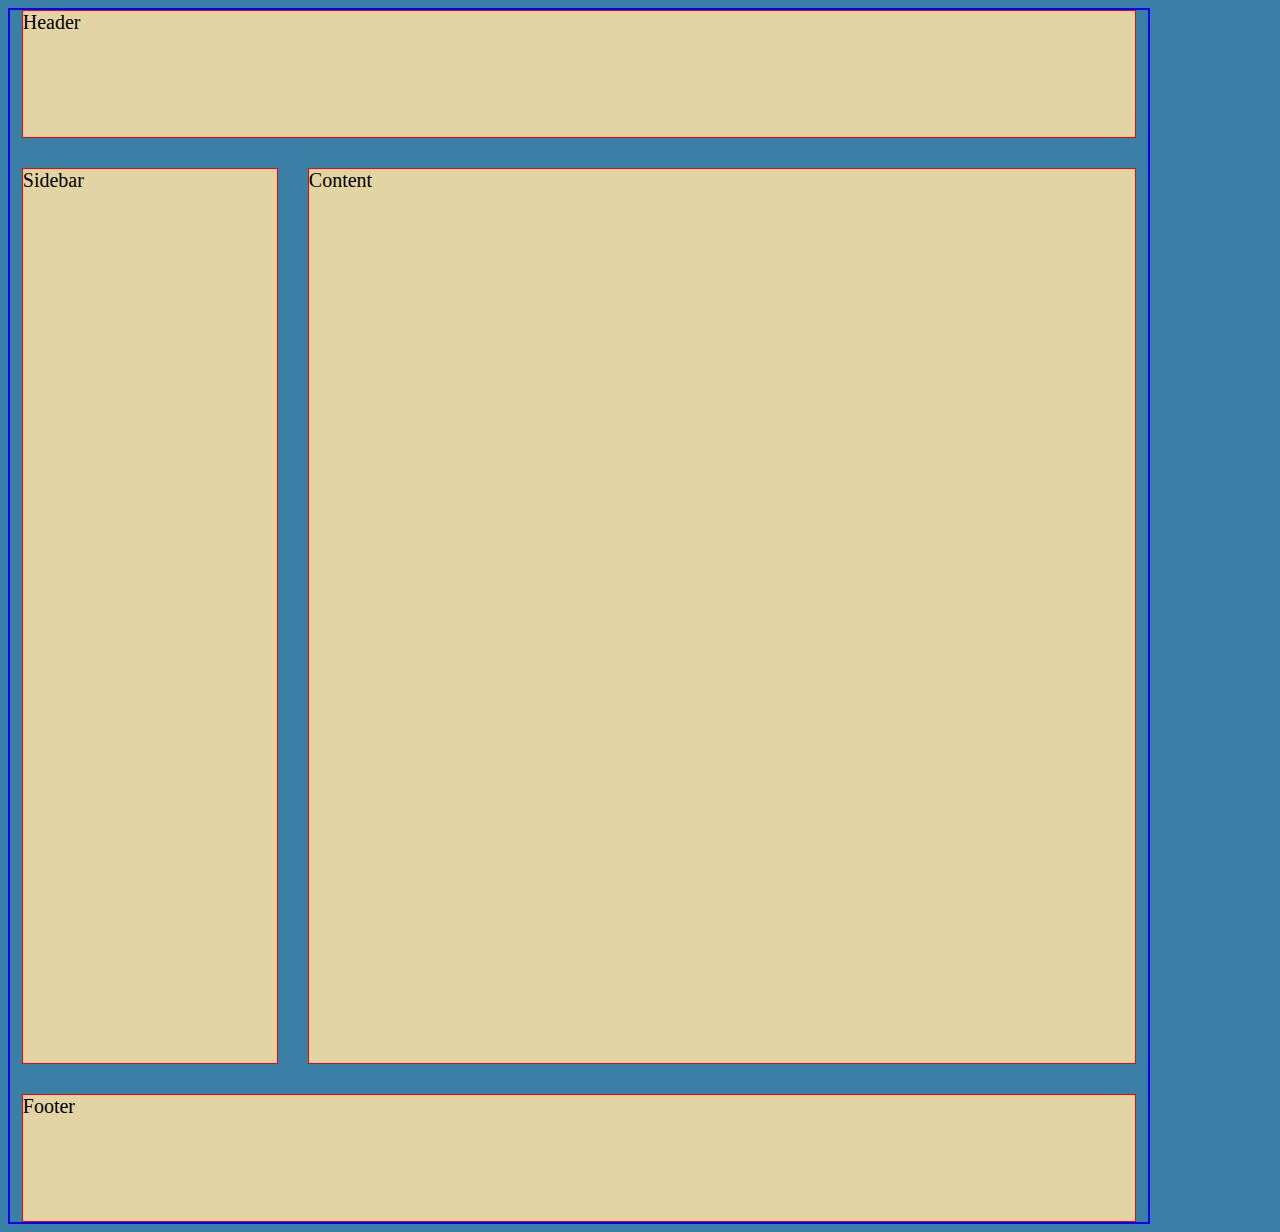
==== index.html @ 3ce959ac "feat: set up a grid for index.html" ====
<!doctype html>
<html lang="en">

  <head>
    <meta charset="utf-8" />
    <link href="css/main.css" rel="stylesheet">
  </head>

  <body>
    <div class = "container">
      <div class="header box">Header</div>
      <div class="sidebar box">Sidebar</div>
      <div class="content box">Content</div>
      <div class="footer box">Footer</div>
  </div>
    </div>
  </body>
</html>
---- css/main.css ----
/* Colors to use */
/* #397fa6 - blue*/
/* #e3d4a3 - sand*/
/* #d88981 - rose*/
/* #e5a35b - mustard*/
/* #a28c87 - grey*/

body{
    background-color: #397fa6;
    color: black;
    font-size: 20px;
}

h1, h2, h3{
    text-align: center;
}
.container{
    width: 90%;
    display:grid;
    justify-content: center;
    grid-template-columns: 20vw 20vw 20vw 20vw;
    grid-template-rows: 10vw 70vw 10vw;
    border: 2px solid blue;
    grid-template-areas: 
    "hd hd hd hd"
    "sd main main main"
    "ft ft ft ft";
    gap: 30px 30px;
}

.box{
    border: 1px solid red;
    background-color: #e3d4a3;
}

.header{
    grid-area: hd;
}
.footer{
    grid-area: ft;
}
.sidebar{
    grid-area: sd;
}
.content{
    grid-area: main;
}
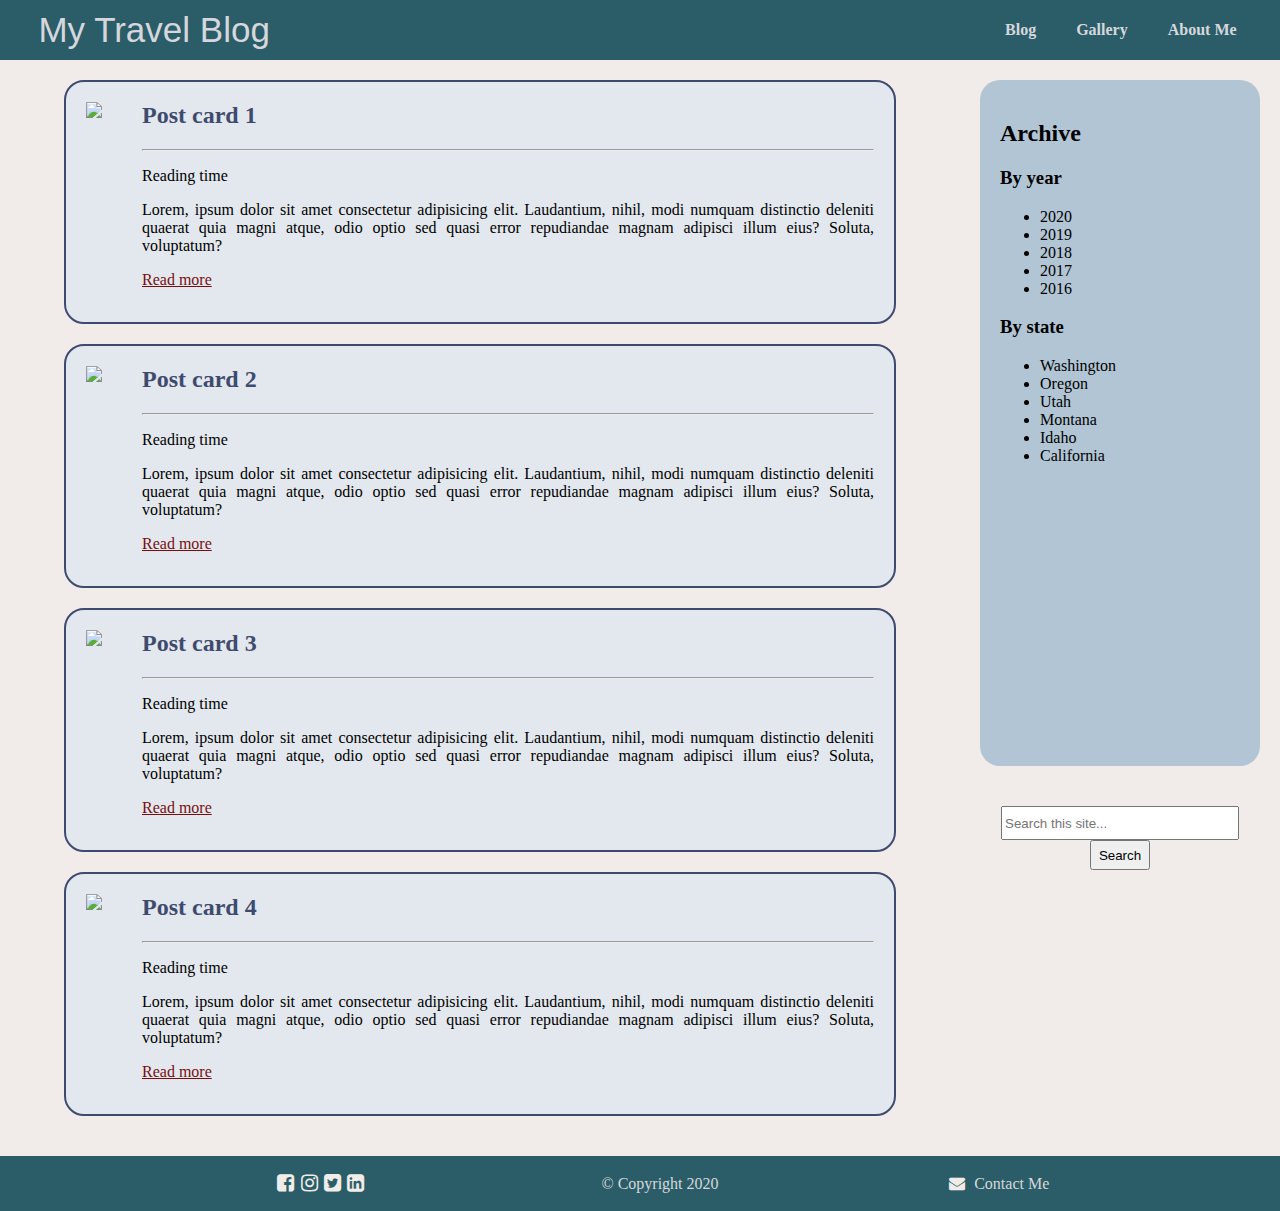
==== commit 2d95b081: "feat: apply flex and grid" ====
--- a/index.html
+++ b/index.html
@@ -1,18 +1,125 @@
 <!doctype html>
 <html lang="en">
 
-  <head>
-    <meta charset="utf-8" />
+<head>
+    <meta charset="UTF-8">
+    <meta name="viewport" content="width=device-width, initial-scale=1.0">
+    <title>My Blog</title>
     <link href="css/main.css" rel="stylesheet">
-  </head>
+    <link rel="stylesheet" href="https://cdnjs.cloudflare.com/ajax/libs/font-awesome/4.7.0/css/font-awesome.min.css">
+</head>
 
-  <body>
-    <div class = "container">
-      <div class="header box">Header</div>
-      <div class="sidebar box">Sidebar</div>
-      <div class="content box">Content</div>
-      <div class="footer box">Footer</div>
-  </div>
+<body>
+    <div class="container">
+        <header class="header">
+            <div id="site_name">My Travel Blog</div>
+            <nav>
+                <ul class="nav_menu">
+                    <li a href="#">Blog</li>
+                    <li a href="#">Gallery</li>
+                    <li a href="#">About Me</li>
+                </ul>
+            </nav>
+        </header>
+
+
+        <section class="content">
+            <div class="post_card">
+                <img src="img/great_salt_lake.jpg" class="post_card_image">
+                <div class="post_card_content">
+                    <h2>Post card 1</h2>
+                    <hr>
+                    <p>Reading time</p>
+                    <p>Lorem, ipsum dolor sit amet consectetur adipisicing elit. Laudantium, nihil, modi numquam
+                        distinctio
+                        deleniti quaerat quia magni atque, odio optio sed quasi error repudiandae magnam adipisci illum
+                        eius? Soluta, voluptatum?</p>
+                    <a href="#">Read more</a>
+                </div>
+            </div>
+            <div class="post_card">
+                <img src="img/yellowstone.jpg" class="post_card_image">
+                <div class="post_card_content">
+                    <h2>Post card 2</h2>
+                    <hr>
+                    <p>Reading time</p>
+                    <p>Lorem, ipsum dolor sit amet consectetur adipisicing elit. Laudantium, nihil, modi numquam
+                        distinctio
+                        deleniti quaerat quia magni atque, odio optio sed quasi error repudiandae magnam adipisci illum
+                        eius? Soluta, voluptatum?</p>
+                    <a href="#">Read more</a>
+                </div>
+            </div>
+            <div class="post_card">
+                <img src="img/north_cascades.jpg" class="post_card_image">
+                <div class="post_card_content">
+                    <h2>Post card 3</h2>
+                    <hr>
+                    <p>Reading time</p>
+                    <p>Lorem, ipsum dolor sit amet consectetur adipisicing elit. Laudantium, nihil, modi numquam
+                        distinctio
+                        deleniti quaerat quia magni atque, odio optio sed quasi error repudiandae magnam adipisci illum
+                        eius? Soluta, voluptatum?</p>
+                    <a href="#">Read more</a>
+                </div>
+            </div>
+            <div class="post_card">
+                <img src="img/newport.jpg" class="post_card_image">
+                <div class="post_card_content">
+                    <h2>Post card 4</h2>
+                    <hr>
+                    <p>Reading time</p>
+                    <p>Lorem, ipsum dolor sit amet consectetur adipisicing elit. Laudantium, nihil, modi numquam
+                        distinctio
+                        deleniti quaerat quia magni atque, odio optio sed quasi error repudiandae magnam adipisci illum
+                        eius? Soluta, voluptatum?</p>
+                    <a href="#">Read more</a>
+                </div>
+            </div>
+        </section>
+        <aside class="sidebar">
+            <h2>Archive</h2>
+            <h3>By year</h3>
+            <ul>
+                <li>2020</li>
+                <li>2019</li>
+                <li>2018</li>
+                <li>2017</li>
+                <li>2016</li>
+            </ul>
+            <h3>By state</h3>
+            <ul>
+                <li>Washington</li>
+                <li>Oregon</li>
+                <li>Utah</li>
+                <li>Montana</li>
+                <li>Idaho</li>
+                <li>California</li>
+            </ul>
+        </aside>
+        <aside class="search_area">
+            <div>
+                <input type="text" class="search_input" placeholder="Search this site...">
+                <!-- <span class="fa fa-search fa-rotate-90"></span> -->
+                <button>Search</button>
+            </div>
+        </aside>
+        <footer class="footer">
+            <div>
+                <ul class="social_menu">
+                    <li><a href="#" class="fa fa-facebook-square"></a></li>
+                    <li><a href="#" class="fa fa-instagram"></a></li>
+                    <li><a href="#" class="fa fa-twitter-square"></a></li>
+                    <li><a href="#" class="fa fa-linkedin-square"></a></li>
+                </ul>
+            </div>
+            <div>&copy; Copyright 2020</div>
+            <div class="contact_me">
+                <a href="#" class="fa fa-envelope"></a>
+                <span></span>Contact Me</span>
+            </div>
+        </footer>
     </div>
-  </body>
+</body>
+
 </html>
--- a/css/main.css
+++ b/css/main.css
@@ -1,47 +1,184 @@
-/* Colors to use */
-/* #397fa6 - blue*/
-/* #e3d4a3 - sand*/
-/* #d88981 - rose*/
-/* #e5a35b - mustard*/
-/* #a28c87 - grey*/
+/* Colors to use
+#686573 dark
+#71879a blue
+#b1c5d4 blue grey
+#d6d7dc light grey
+#d8b9aa beige
 
-body{
-    background-color: #397fa6;
+#3f4b6e dark blue
+#2a5d68 dark turquos
+#164f55 dark turquos II
+#7fb9c2 light turquose
+#7dbbb9 turquose
+#d8d3d0 light light beige
+#e7f0ed almost white
+
+#770f10 bordo
+#d44a1e orange
+#cab7ab brown-grey
+
+*/
+body {
     color: black;
-    font-size: 20px;
+    margin: 0px;
 }
 
-h1, h2, h3{
-    text-align: center;
-}
-.container{
-    width: 90%;
-    display:grid;
-    justify-content: center;
-    grid-template-columns: 20vw 20vw 20vw 20vw;
-    grid-template-rows: 10vw 70vw 10vw;
-    border: 2px solid blue;
-    grid-template-areas: 
-    "hd hd hd hd"
-    "sd main main main"
-    "ft ft ft ft";
-    gap: 30px 30px;
+.container {
+    width: 100%;
+    padding: 0px;
+    gap: 0px;
+    background-color: #f1ece9;
+    display: grid;
+    grid-template-columns: repeat(8, 1fr);
+    grid-auto-rows: minmax(50px, auto);
+    grid-template-areas:
+      "hd  hd  hd  hd   hd   hd   hd   hd "
+      "main main main main main main sd sd"
+      "main main main main main main se se"
+      "ft  ft  ft  ft   ft   ft   ft   ft ";
 }
 
-.box{
-    border: 1px solid red;
-    background-color: #e3d4a3;
+.header {
+    grid-area: hd;
+    background-color: #2a5d68;
+    display: flex;
+    justify-content: space-between;
+    align-items: center;
+    padding-left: 3%;
+    padding-right: 3%;
 }
 
-.header{
-    grid-area: hd;
+.content {
+    grid-area: main;
+    height: auto;
+    padding: 10px;
+    margin: 10px;
+    display: flex;
+    flex-direction: column;
+    justify-content: space-evenly;
+    align-items: center;
+
 }
-.footer{
+.sidebar {
+    grid-area: sd;
+    background-color: #b1c5d4;
+    border-radius: 20px;
+    margin: 20px;
+    padding: 20px;
+    text-align: left;
+}
+
+.search_area {
+    grid-area: se;
+    border-radius: 20px;
+    text-align: center;
+    margin: 20px;
+}
+
+.footer {
     grid-area: ft;
+    background-color: #2a5d68;
+    color: #d6d7dc;
+    display: flex;
+    justify-content: space-evenly;
+    align-items: center;
 }
-.sidebar{
-    grid-area: sd;
+
+#site_name {
+    font-family: Arial, Helvetica, sans-serif;
+    color: #d6d7dc;
+    font-size: 35px;
 }
-.content{
-    grid-area: main;
-}+.nav_menu {
+    list-style: none;
+    display: flex;
+}
+
+.nav_menu li {
+    color: #d6d7dc;
+    font-weight: 600;
+    margin-left: 30px;
+    padding: 5px;
+}
+
+.nav_menu li:hover {
+    background-color: #d6d7dc;
+    color: #2a5d68;
+}
+
+/* post cards */
+
+.post_card {
+    border: 2px solid #3f4b6e;
+    background-color: #e3e8ee;
+    max-height:250px;
+    width: 90%;
+    text-align: justify;
+    border-radius: 20px;
+    display: flex;
+    margin-bottom: 20px;
+}
+
+.post_card hr {
+    color: #686573;
+}
+
+.post_card_image {
+    height: 200px;
+    width: auto;
+    margin: 20px;
+}
+
+.post_card_content {
+    padding-left: 20px;
+    padding-right: 20px;
+}
+
+.post_card_content h2 {
+    color: #3f4b6e;
+}
+
+.post_card_content a {
+    color: #770f10;
+
+    text-align: right;
+}
+
+/* footer */
+.social_menu {
+    width: 100px;
+    display: flex;
+    justify-content: space-evenly;
+}
+
+.social_menu li{
+    font-size: 20px;
+    list-style: none;
+}
+
+/* fsocial media icons */
+.fa {
+    text-align: center;
+    text-decoration: none;
+    color: #f1ece9;
+    background-color: #2a5d68;
+}
+
+.contact_me {
+    width: 100px;
+    display: flex;
+    justify-content: space-between;
+}
+
+/* seach */
+input[type="text"] {
+    width: 230px;
+    height: 28px;
+}
+
+button {
+    width: 60px;
+    height: 30px;
+}
+
+/*sidebar*/
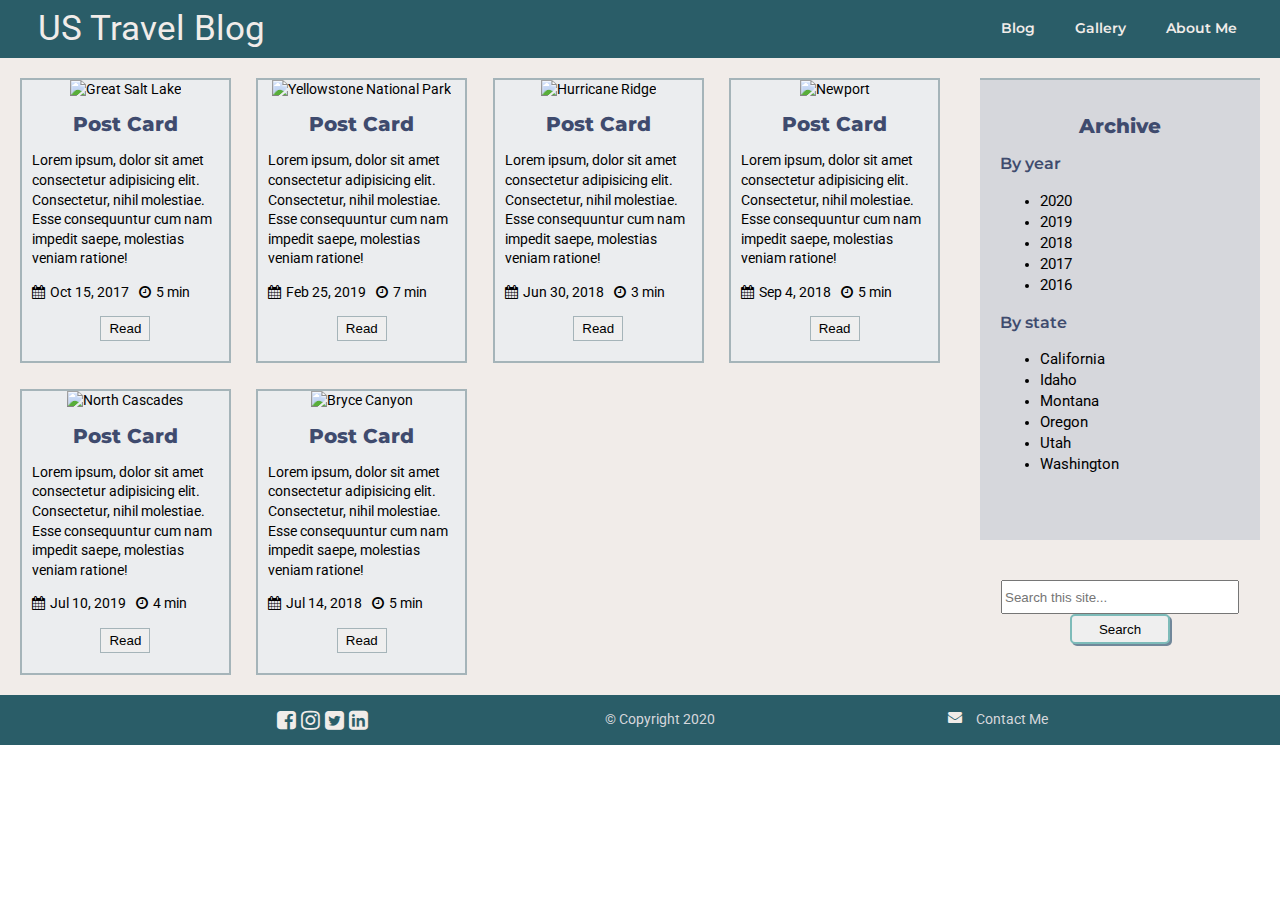
==== commit 21b5d936: "feat: add style to sidebar" ====
--- a/index.html
+++ b/index.html
@@ -4,15 +4,16 @@
 <head>
     <meta charset="UTF-8">
     <meta name="viewport" content="width=device-width, initial-scale=1.0">
-    <title>My Blog</title>
+    <title>US Travel Blog</title>
     <link href="css/main.css" rel="stylesheet">
-    <link rel="stylesheet" href="https://cdnjs.cloudflare.com/ajax/libs/font-awesome/4.7.0/css/font-awesome.min.css">
+    <link href="https://cdnjs.cloudflare.com/ajax/libs/font-awesome/4.7.0/css/font-awesome.min.css" rel="stylesheet">
+    <link href="https://fonts.googleapis.com/css?family=Montserrat|Roboto&display=swap" rel="stylesheet">
 </head>
 
 <body>
     <div class="container">
         <header class="header">
-            <div id="site_name">My Travel Blog</div>
+            <div id="site_name">US Travel Blog</div>
             <nav>
                 <ul class="nav_menu">
                     <li a href="#">Blog</li>
@@ -25,83 +26,93 @@
 
         <section class="content">
             <div class="post_card">
-                <img src="img/great_salt_lake.jpg" class="post_card_image">
-                <div class="post_card_content">
-                    <h2>Post card 1</h2>
-                    <hr>
-                    <p>Reading time</p>
-                    <p>Lorem, ipsum dolor sit amet consectetur adipisicing elit. Laudantium, nihil, modi numquam
-                        distinctio
-                        deleniti quaerat quia magni atque, odio optio sed quasi error repudiandae magnam adipisci illum
-                        eius? Soluta, voluptatum?</p>
-                    <a href="#">Read more</a>
-                </div>
+                <img src="img/great_salt_lake.jpg" alt="Great Salt Lake" class="post_card_image">
+                <h2>Post Card</h2>
+                <p>Lorem ipsum, dolor sit amet consectetur adipisicing elit. Consectetur, nihil molestiae. Esse
+                    consequuntur cum nam impedit saepe, molestias veniam ratione!</p>
+                <p><span class="fa fa-calendar"></span>Oct 15, 2017<span class="fa fa-clock-o"></span>5 min</p>
+                <!-- <a href="#">Read more</a> -->
+                <form>
+                    <button class="read_button" formaction="#">Read</button>
+                </form>
             </div>
             <div class="post_card">
-                <img src="img/yellowstone.jpg" class="post_card_image">
-                <div class="post_card_content">
-                    <h2>Post card 2</h2>
-                    <hr>
-                    <p>Reading time</p>
-                    <p>Lorem, ipsum dolor sit amet consectetur adipisicing elit. Laudantium, nihil, modi numquam
-                        distinctio
-                        deleniti quaerat quia magni atque, odio optio sed quasi error repudiandae magnam adipisci illum
-                        eius? Soluta, voluptatum?</p>
-                    <a href="#">Read more</a>
-                </div>
+                <img src="img/yellowstone.jpg" alt="Yellowstone National Park" class="post_card_image">
+                <h2>Post Card</h2>
+                <p>Lorem ipsum, dolor sit amet consectetur adipisicing elit. Consectetur, nihil molestiae. Esse
+                    consequuntur cum nam impedit saepe, molestias veniam ratione!</p>
+                <p><span class="fa fa-calendar"></span>Feb 25, 2019<span class="fa fa-clock-o"></span>7 min</p>
+                <form>
+                    <button class="read_button" formaction="#">Read</button>
+                </form>
             </div>
             <div class="post_card">
-                <img src="img/north_cascades.jpg" class="post_card_image">
-                <div class="post_card_content">
-                    <h2>Post card 3</h2>
-                    <hr>
-                    <p>Reading time</p>
-                    <p>Lorem, ipsum dolor sit amet consectetur adipisicing elit. Laudantium, nihil, modi numquam
-                        distinctio
-                        deleniti quaerat quia magni atque, odio optio sed quasi error repudiandae magnam adipisci illum
-                        eius? Soluta, voluptatum?</p>
-                    <a href="#">Read more</a>
-                </div>
+                <img src="img/hurricane_ridge.jpg" alt="Hurricane Ridge" class="post_card_image">
+                <h2>Post Card</h2>
+                <p>Lorem ipsum, dolor sit amet consectetur adipisicing elit. Consectetur, nihil molestiae. Esse
+                    consequuntur cum nam impedit saepe, molestias veniam ratione!</p>
+                <p><span class="fa fa-calendar"></span>Jun 30, 2018<span class="fa fa-clock-o"></span>3 min</p>
+                <form>
+                    <button class="read_button" formaction="#">Read</button>
+                </form>
             </div>
             <div class="post_card">
-                <img src="img/newport.jpg" class="post_card_image">
-                <div class="post_card_content">
-                    <h2>Post card 4</h2>
-                    <hr>
-                    <p>Reading time</p>
-                    <p>Lorem, ipsum dolor sit amet consectetur adipisicing elit. Laudantium, nihil, modi numquam
-                        distinctio
-                        deleniti quaerat quia magni atque, odio optio sed quasi error repudiandae magnam adipisci illum
-                        eius? Soluta, voluptatum?</p>
-                    <a href="#">Read more</a>
-                </div>
+                <img src="img/newport.jpg" alt="Newport" class="post_card_image">
+                <h2>Post Card</h2>
+                <p>Lorem ipsum, dolor sit amet consectetur adipisicing elit. Consectetur, nihil molestiae. Esse
+                    consequuntur cum nam impedit saepe, molestias veniam ratione!</p>
+                <p><span class="fa fa-calendar"></span>Sep 4, 2018<span class="fa fa-clock-o"></span>5 min</p>
+                <form>
+                    <button class="read_button" formaction="#">Read</button>
+                </form>
+            </div>
+            <div class="post_card">
+                <img src="img/north_cascades.jpg" alt="North Cascades" class="post_card_image">
+                <h2>Post Card</h2>
+                <p>Lorem ipsum, dolor sit amet consectetur adipisicing elit. Consectetur, nihil molestiae. Esse
+                    consequuntur cum nam impedit saepe, molestias veniam ratione!</p>
+                <p><span class="fa fa-calendar"></span>Jul 10, 2019<span class="fa fa-clock-o"></span>4 min</p>
+                <form>
+                    <button class="read_button" formaction="#">Read</button>
+                </form>
+            </div>
+            <div class="post_card">
+                <img src="img/bryce_canyon.jpg" alt="Bryce Canyon" class="post_card_image">
+                <h2>Post Card</h2>
+                <p>Lorem ipsum, dolor sit amet consectetur adipisicing elit. Consectetur, nihil molestiae. Esse
+                    consequuntur cum nam impedit saepe, molestias veniam ratione!</p>
+                <p><span class="fa fa-calendar"></span>Jul 14, 2018<span class="fa fa-clock-o"></span>5 min</p>
+                <form>
+                    <button class="read_button" formaction="#">Read</button>
+                </form>
             </div>
         </section>
+
         <aside class="sidebar">
             <h2>Archive</h2>
             <h3>By year</h3>
             <ul>
-                <li>2020</li>
-                <li>2019</li>
-                <li>2018</li>
-                <li>2017</li>
-                <li>2016</li>
+                <li><a href="#">2020</a></li>
+                <li><a href="#">2019</a></li>
+                <li><a href="#">2018</a></li>
+                <li><a href="#">2017</a></li>
+                <li><a href="#">2016</a></li>
             </ul>
             <h3>By state</h3>
             <ul>
-                <li>Washington</li>
-                <li>Oregon</li>
-                <li>Utah</li>
-                <li>Montana</li>
-                <li>Idaho</li>
-                <li>California</li>
+                <li><a href="#">California</a></li>
+                <li><a href="#">Idaho</a></li>
+                <li><a href="#">Montana</a></li>
+                <li><a href="#">Oregon</a></li>
+                <li><a href="#">Utah</a></li>
+                <li><a href="#">Washington</a></li>
             </ul>
         </aside>
         <aside class="search_area">
             <div>
                 <input type="text" class="search_input" placeholder="Search this site...">
                 <!-- <span class="fa fa-search fa-rotate-90"></span> -->
-                <button>Search</button>
+                <button type="button" class="search_button">Search</button>
             </div>
         </aside>
         <footer class="footer">
@@ -122,4 +133,4 @@
     </div>
 </body>
 
-</html>
+</html>--- a/css/main.css
+++ b/css/main.css
@@ -1,3 +1,5 @@
+@import url(https://fonts.google.com/specimen/Montserrat?selection.family=Montserrat:wght@500;700;800&preview.text=US+Travel+Blog&preview.text_type=custom);
+
 /* Colors to use
 #686573 dark
 #71879a blue
@@ -19,8 +21,19 @@
 
 */
 body {
+    font-family: 'Roboto', sans-serif;
+    font-size: 14px;
     color: black;
     margin: 0px;
+    line-height: 1.4em;
+}
+
+h1,
+h2,
+h3 {
+    font-family: 'Montserrat', serif;
+    color: #3f4b6e;
+    font-weight: 800;
 }
 
 .container {
@@ -53,19 +66,19 @@
     height: auto;
     padding: 10px;
     margin: 10px;
-    display: flex;
-    flex-direction: column;
-    justify-content: space-evenly;
-    align-items: center;
+    display: grid;
+    grid-template-columns: repeat(auto-fill, minmax(200px, 1fr));
+    grid-gap: 2vw;
 
 }
 .sidebar {
     grid-area: sd;
-    background-color: #b1c5d4;
-    border-radius: 20px;
+    background-color: #d6d7dc;
+    border-top:2px solid #a5b4b9;
     margin: 20px;
     padding: 20px;
     text-align: left;
+    line-height: 1.5em;
 }
 
 .search_area {
@@ -85,8 +98,7 @@
 }
 
 #site_name {
-    font-family: Arial, Helvetica, sans-serif;
-    color: #d6d7dc;
+    color: #f1ece9;
     font-size: 35px;
 }
 .nav_menu {
@@ -95,54 +107,63 @@
 }
 
 .nav_menu li {
-    color: #d6d7dc;
+    font-family: 'Montserrat', sans-serif;
+    color: #f1ece9;
     font-weight: 600;
     margin-left: 30px;
     padding: 5px;
 }
 
 .nav_menu li:hover {
-    background-color: #d6d7dc;
+    background-color: #f1ece9;
     color: #2a5d68;
 }
 
 /* post cards */
 
+.content > div {
+    border: 2px solid #a5b4b9;
+}
+
 .post_card {
-    border: 2px solid #3f4b6e;
-    background-color: #e3e8ee;
-    max-height:250px;
-    width: 90%;
-    text-align: justify;
-    border-radius: 20px;
-    display: flex;
-    margin-bottom: 20px;
-}
-
-.post_card hr {
-    color: #686573;
+    background-color: #ebedef;
+    text-align: center;
+    padding-bottom: 20px;
+}
+
+.post_card p {
+    padding-right: 10px;
+    padding-left: 10px;
+    text-align: left;
 }
 
 .post_card_image {
-    height: 200px;
-    width: auto;
-    margin: 20px;
-}
-
-.post_card_content {
-    padding-left: 20px;
-    padding-right: 20px;
-}
-
-.post_card_content h2 {
-    color: #3f4b6e;
-}
-
-.post_card_content a {
-    color: #770f10;
-
-    text-align: right;
-}
+    width: 100%;
+    height: 155px;
+}
+
+.post_card h2 {
+    font-size: 1.4em;
+}
+
+.fa-calendar {
+    padding-right: 5px;
+}
+
+.fa-clock-o {
+    padding-right: 5px;
+    padding-left: 10px;
+}
+
+.read_button {
+    border: 1px solid #a5b4b9;
+}
+
+.read_button:hover {
+    background-color: #a5b4b9;
+}
+
+
 
 /* footer */
 .social_menu {
@@ -152,12 +173,16 @@
 }
 
 .social_menu li{
-    font-size: 20px;
+    font-size: 22px;
     list-style: none;
 }
 
 /* fsocial media icons */
-.fa {
+.fa-facebook-square,
+.fa-instagram,
+.fa-twitter-square,
+.fa-linkedin-square,
+.fa-envelope {
     text-align: center;
     text-decoration: none;
     color: #f1ece9;
@@ -177,8 +202,38 @@
 }
 
 button {
-    width: 60px;
+    width: 50px;
+    height: 25px;
+    color: black;
+}
+
+.search_button {
+    border: 2px solid #7dbbb9;
+    box-shadow: 2px 2px #71879a;
+    border-radius: 5px;
+    width: 100px;
     height: 30px;
 }
 
 /*sidebar*/
+.sidebar a {
+    font-size: 1.1em;
+    color: black;
+    text-decoration: none;
+}
+
+.sidebar a:hover {
+    color: #3f4b6e;
+    font-weight: 600;
+    text-decoration: underline;
+}
+
+.sidebar h2 {
+    font-size: 1.4em;
+    text-align: center;
+}
+
+.sidebar h3 {
+    font: 1.2em;
+    font-weight: 600;
+}
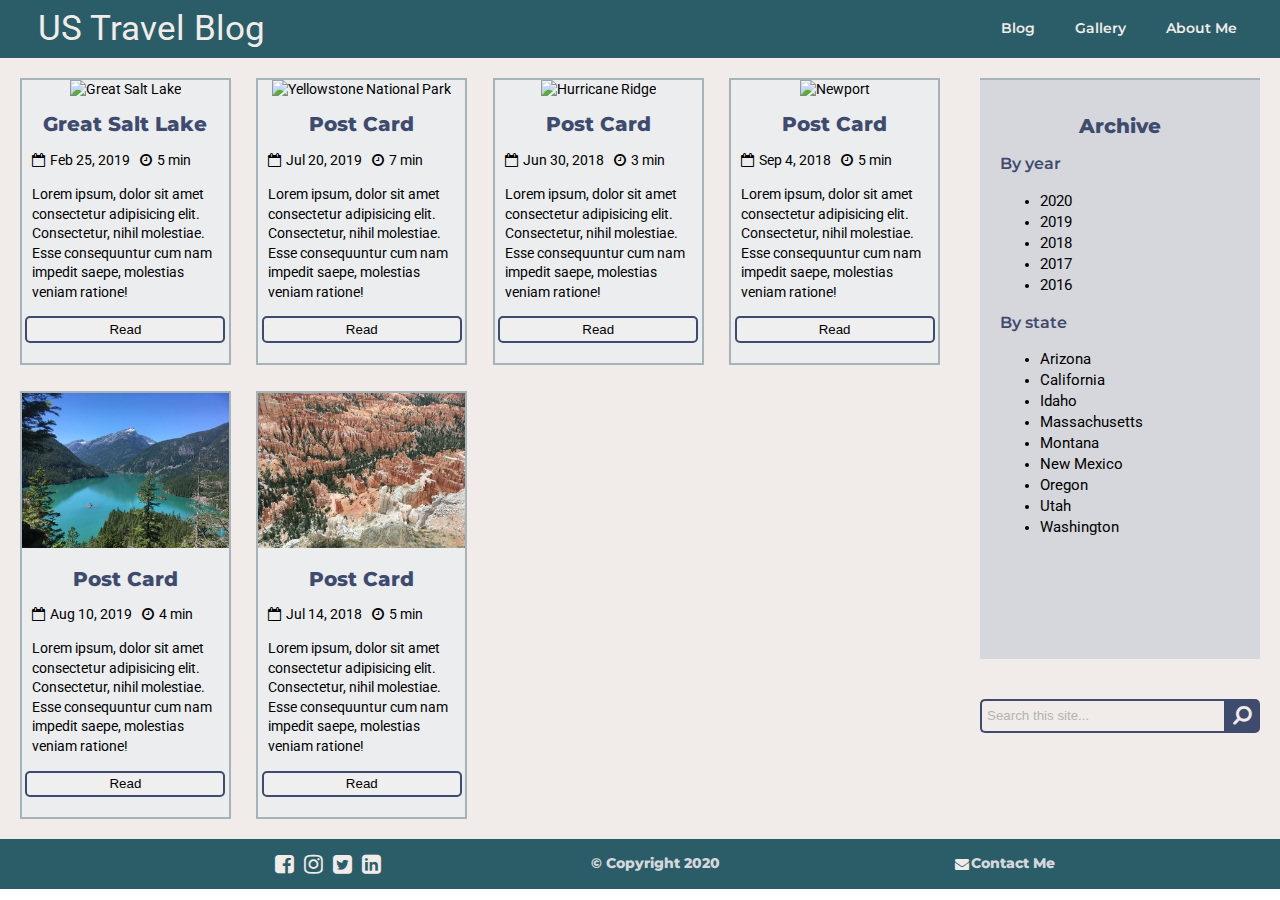
==== commit e649c9a6: "feat: update main page desing" ====
--- a/index.html
+++ b/index.html
@@ -27,11 +27,11 @@
         <section class="content">
             <div class="post_card">
                 <img src="img/great_salt_lake.jpg" alt="Great Salt Lake" class="post_card_image">
-                <h2>Post Card</h2>
+                <h2>Great Salt Lake</h2>
+                <p><span class="fa fa-calendar-o"></span>Feb 25, 2019<span class="fa fa-clock-o"></span>5 min</p>
                 <p>Lorem ipsum, dolor sit amet consectetur adipisicing elit. Consectetur, nihil molestiae. Esse
                     consequuntur cum nam impedit saepe, molestias veniam ratione!</p>
-                <p><span class="fa fa-calendar"></span>Oct 15, 2017<span class="fa fa-clock-o"></span>5 min</p>
-                <!-- <a href="#">Read more</a> -->
+
                 <form>
                     <button class="read_button" formaction="#">Read</button>
                 </form>
@@ -39,9 +39,9 @@
             <div class="post_card">
                 <img src="img/yellowstone.jpg" alt="Yellowstone National Park" class="post_card_image">
                 <h2>Post Card</h2>
+                <p><span class="fa fa-calendar-o"></span>Jul 20, 2019<span class="fa fa-clock-o"></span>7 min</p>
                 <p>Lorem ipsum, dolor sit amet consectetur adipisicing elit. Consectetur, nihil molestiae. Esse
                     consequuntur cum nam impedit saepe, molestias veniam ratione!</p>
-                <p><span class="fa fa-calendar"></span>Feb 25, 2019<span class="fa fa-clock-o"></span>7 min</p>
                 <form>
                     <button class="read_button" formaction="#">Read</button>
                 </form>
@@ -49,9 +49,9 @@
             <div class="post_card">
                 <img src="img/hurricane_ridge.jpg" alt="Hurricane Ridge" class="post_card_image">
                 <h2>Post Card</h2>
+                <p><span class="fa fa-calendar-o"></span>Jun 30, 2018<span class="fa fa-clock-o"></span>3 min</p>
                 <p>Lorem ipsum, dolor sit amet consectetur adipisicing elit. Consectetur, nihil molestiae. Esse
                     consequuntur cum nam impedit saepe, molestias veniam ratione!</p>
-                <p><span class="fa fa-calendar"></span>Jun 30, 2018<span class="fa fa-clock-o"></span>3 min</p>
                 <form>
                     <button class="read_button" formaction="#">Read</button>
                 </form>
@@ -59,9 +59,9 @@
             <div class="post_card">
                 <img src="img/newport.jpg" alt="Newport" class="post_card_image">
                 <h2>Post Card</h2>
+                <p><span class="fa fa-calendar-o"></span>Sep 4, 2018<span class="fa fa-clock-o"></span>5 min</p>
                 <p>Lorem ipsum, dolor sit amet consectetur adipisicing elit. Consectetur, nihil molestiae. Esse
                     consequuntur cum nam impedit saepe, molestias veniam ratione!</p>
-                <p><span class="fa fa-calendar"></span>Sep 4, 2018<span class="fa fa-clock-o"></span>5 min</p>
                 <form>
                     <button class="read_button" formaction="#">Read</button>
                 </form>
@@ -69,9 +69,10 @@
             <div class="post_card">
                 <img src="img/north_cascades.jpg" alt="North Cascades" class="post_card_image">
                 <h2>Post Card</h2>
+                <p><span class="fa fa-calendar-o"></span>Aug 10, 2019<span class="fa fa-clock-o"></span>4 min</p>
                 <p>Lorem ipsum, dolor sit amet consectetur adipisicing elit. Consectetur, nihil molestiae. Esse
                     consequuntur cum nam impedit saepe, molestias veniam ratione!</p>
-                <p><span class="fa fa-calendar"></span>Jul 10, 2019<span class="fa fa-clock-o"></span>4 min</p>
+
                 <form>
                     <button class="read_button" formaction="#">Read</button>
                 </form>
@@ -79,9 +80,10 @@
             <div class="post_card">
                 <img src="img/bryce_canyon.jpg" alt="Bryce Canyon" class="post_card_image">
                 <h2>Post Card</h2>
+                <p><span class="fa fa-calendar-o"></span>Jul 14, 2018<span class="fa fa-clock-o"></span>5 min</p>
                 <p>Lorem ipsum, dolor sit amet consectetur adipisicing elit. Consectetur, nihil molestiae. Esse
                     consequuntur cum nam impedit saepe, molestias veniam ratione!</p>
-                <p><span class="fa fa-calendar"></span>Jul 14, 2018<span class="fa fa-clock-o"></span>5 min</p>
+
                 <form>
                     <button class="read_button" formaction="#">Read</button>
                 </form>
@@ -100,21 +102,27 @@
             </ul>
             <h3>By state</h3>
             <ul>
+                <li><a href="#">Arizona</a></li>
                 <li><a href="#">California</a></li>
                 <li><a href="#">Idaho</a></li>
+                <li><a href="#">Massachusetts</a></li>
                 <li><a href="#">Montana</a></li>
+                <li><a href="#">New Mexico</a></li>
                 <li><a href="#">Oregon</a></li>
                 <li><a href="#">Utah</a></li>
                 <li><a href="#">Washington</a></li>
             </ul>
         </aside>
+
         <aside class="search_area">
-            <div>
+            <div class="search_bar">
                 <input type="text" class="search_input" placeholder="Search this site...">
-                <!-- <span class="fa fa-search fa-rotate-90"></span> -->
-                <button type="button" class="search_button">Search</button>
+                <button type="submit" class="search_button">
+                    <span class="fa fa-search fa-rotate-90"></span>
+                </button>
             </div>
         </aside>
+
         <footer class="footer">
             <div>
                 <ul class="social_menu">
@@ -126,9 +134,7 @@
             </div>
             <div>&copy; Copyright 2020</div>
             <div class="contact_me">
-                <a href="#" class="fa fa-envelope"></a>
-                <span></span>Contact Me</span>
-            </div>
+                <a href="#" class="fa fa-envelope"></a>Contact Me</div>
         </footer>
     </div>
 </body>
--- a/css/main.css
+++ b/css/main.css
@@ -1,5 +1,3 @@
-@import url(https://fonts.google.com/specimen/Montserrat?selection.family=Montserrat:wght@500;700;800&preview.text=US+Travel+Blog&preview.text_type=custom);
-
 /* Colors to use
 #686573 dark
 #71879a blue
@@ -26,6 +24,10 @@
     color: black;
     margin: 0px;
     line-height: 1.4em;
+}
+footer {
+    font-family: 'Montserrat', serif;
+    font-weight: 800;
 }
 
 h1,
@@ -85,7 +87,9 @@
     grid-area: se;
     border-radius: 20px;
     text-align: center;
-    margin: 20px;
+    left: 10%;
+    right: 10%;
+    top: 50%;
 }
 
 .footer {
@@ -117,6 +121,7 @@
 .nav_menu li:hover {
     background-color: #f1ece9;
     color: #2a5d68;
+    cursor: pointer;
 }
 
 /* post cards */
@@ -146,7 +151,7 @@
     font-size: 1.4em;
 }
 
-.fa-calendar {
+.fa-calendar-o {
     padding-right: 5px;
 }
 
@@ -156,13 +161,18 @@
 }
 
 .read_button {
-    border: 1px solid #a5b4b9;
+    border: 2px solid #3f4b6e;
+    border-radius: 5px;
+    width: 200px;
+    height: 2em;
 }
 
 .read_button:hover {
-    background-color: #a5b4b9;
-}
-
+    background-color: #3f4b6e;
+    color: #ebedef;
+    cursor: pointer;
+    font-weight: 700;
+}
 
 
 /* footer */
@@ -187,32 +197,14 @@
     text-decoration: none;
     color: #f1ece9;
     background-color: #2a5d68;
+    margin-left: 10px;
 }
 
 .contact_me {
-    width: 100px;
-    display: flex;
+    width: 110px;
+    display: flex;
+    align-items: center;
     justify-content: space-between;
-}
-
-/* seach */
-input[type="text"] {
-    width: 230px;
-    height: 28px;
-}
-
-button {
-    width: 50px;
-    height: 25px;
-    color: black;
-}
-
-.search_button {
-    border: 2px solid #7dbbb9;
-    box-shadow: 2px 2px #71879a;
-    border-radius: 5px;
-    width: 100px;
-    height: 30px;
 }
 
 /*sidebar*/
@@ -237,3 +229,46 @@
     font: 1.2em;
     font-weight: 600;
 }
+
+/* search */
+.search_bar {
+    margin: 20px;
+    display: flex;
+}
+
+.search_input {
+    width: 100%;
+    border: 2px solid #3f4b6e;
+    border-right: none;
+    padding: 5px;
+    height: 20px;
+    border-radius: 5px 0 0 5px;
+    background-color: #f1ece9;
+    color: black;
+    outline: none;
+}
+
+.search_input::placeholder{
+    color: #b4b4af;
+}
+
+.search_input:focus {
+    background: #d6d7dc;
+}
+
+.search_button {
+    width: 40px;
+    height: 34px;
+    border: 2px solid #3f4b6e;
+    background: #3f4b6e;
+    text-align: center;
+    color: #f1ece9;
+    border-radius: 0 5px 5px 0;
+    cursor: pointer;
+    font-size: 20px;
+    outline: none;
+  }
+
+  .search_button:hover {
+    color: #d6d7dc;
+  }
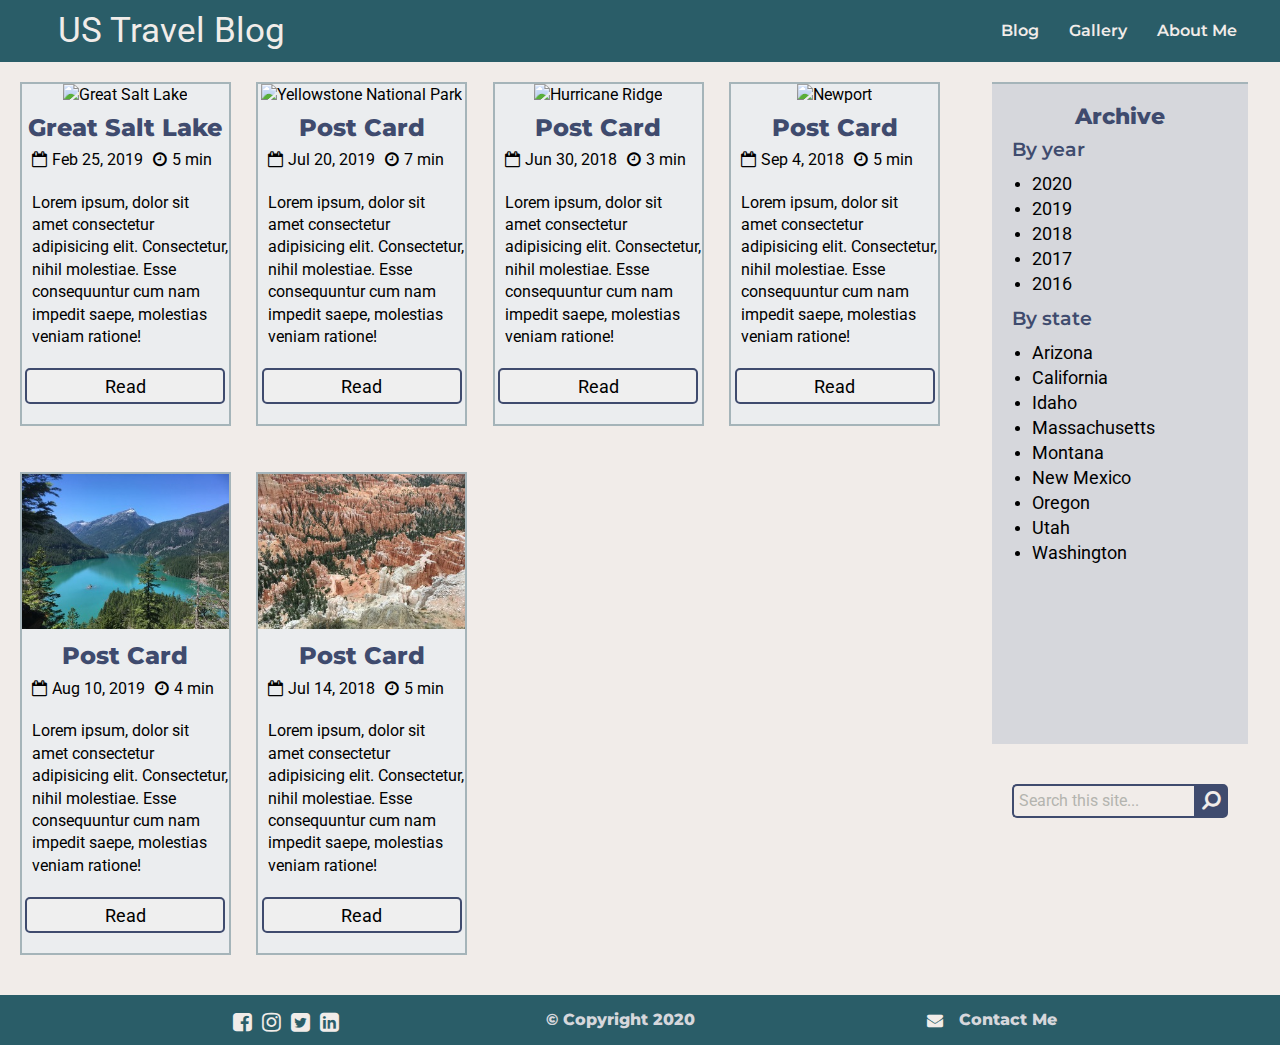
==== commit d6769f91: "feat: responsive design" ====
--- a/index.html
+++ b/index.html
@@ -91,27 +91,29 @@
         </section>
 
         <aside class="sidebar">
-            <h2>Archive</h2>
-            <h3>By year</h3>
-            <ul>
-                <li><a href="#">2020</a></li>
-                <li><a href="#">2019</a></li>
-                <li><a href="#">2018</a></li>
-                <li><a href="#">2017</a></li>
-                <li><a href="#">2016</a></li>
-            </ul>
-            <h3>By state</h3>
-            <ul>
-                <li><a href="#">Arizona</a></li>
-                <li><a href="#">California</a></li>
-                <li><a href="#">Idaho</a></li>
-                <li><a href="#">Massachusetts</a></li>
-                <li><a href="#">Montana</a></li>
-                <li><a href="#">New Mexico</a></li>
-                <li><a href="#">Oregon</a></li>
-                <li><a href="#">Utah</a></li>
-                <li><a href="#">Washington</a></li>
-            </ul>
+            <div>
+                <h2>Archive</h2>
+                <h3>By year</h3>
+                <ul>
+                    <li><a href="#">2020</a></li>
+                    <li><a href="#">2019</a></li>
+                    <li><a href="#">2018</a></li>
+                    <li><a href="#">2017</a></li>
+                    <li><a href="#">2016</a></li>
+                </ul>
+                <h3>By state</h3>
+                <ul>
+                    <li><a href="#">Arizona</a></li>
+                    <li><a href="#">California</a></li>
+                    <li><a href="#">Idaho</a></li>
+                    <li><a href="#">Massachusetts</a></li>
+                    <li><a href="#">Montana</a></li>
+                    <li><a href="#">New Mexico</a></li>
+                    <li><a href="#">Oregon</a></li>
+                    <li><a href="#">Utah</a></li>
+                    <li><a href="#">Washington</a></li>
+                </ul>
+            </div>
         </aside>
 
         <aside class="search_area">
--- a/css/main.css
+++ b/css/main.css
@@ -16,15 +16,24 @@
 #770f10 bordo
 #d44a1e orange
 #cab7ab brown-grey
-
 */
+
+/* mobile */
+
+* {
+    box-sizing: border-box;
+    margin: 0px;
+    padding: 0px;
+}
+
 body {
     font-family: 'Roboto', sans-serif;
-    font-size: 14px;
     color: black;
     margin: 0px;
     line-height: 1.4em;
-}
+    background-color: #f1ece9;
+}
+
 footer {
     font-family: 'Montserrat', serif;
     font-weight: 800;
@@ -38,29 +47,27 @@
     font-weight: 800;
 }
 
+
 .container {
     width: 100%;
     padding: 0px;
     gap: 0px;
-    background-color: #f1ece9;
     display: grid;
-    grid-template-columns: repeat(8, 1fr);
-    grid-auto-rows: minmax(50px, auto);
+    grid-template-columns: 100%;
+    grid-auto-rows: minmax(100px, auto);
     grid-template-areas:
-      "hd  hd  hd  hd   hd   hd   hd   hd "
-      "main main main main main main sd sd"
-      "main main main main main main se se"
-      "ft  ft  ft  ft   ft   ft   ft   ft ";
+      "hd"
+      "main"
+      "sd"
+      "se"
+      "ft";
 }
 
 .header {
     grid-area: hd;
     background-color: #2a5d68;
-    display: flex;
-    justify-content: space-between;
     align-items: center;
-    padding-left: 3%;
-    padding-right: 3%;
+    justify-content: center;
 }
 
 .content {
@@ -71,7 +78,7 @@
     display: grid;
     grid-template-columns: repeat(auto-fill, minmax(200px, 1fr));
     grid-gap: 2vw;
-
+    justify-items: center;
 }
 .sidebar {
     grid-area: sd;
@@ -81,9 +88,13 @@
     padding: 20px;
     text-align: left;
     line-height: 1.5em;
+    justify-self: center;
+
 }
 
 .search_area {
+    width: 80%;
+    justify-self: center;
     grid-area: se;
     border-radius: 20px;
     text-align: center;
@@ -97,25 +108,36 @@
     background-color: #2a5d68;
     color: #d6d7dc;
     display: flex;
-    justify-content: space-evenly;
+    flex-direction: column;
+    justify-content: center;
     align-items: center;
+    padding: 10px 0 10px 0;
 }
 
 #site_name {
     color: #f1ece9;
     font-size: 35px;
+    padding: 20px 0 20px 20px;
+
 }
 .nav_menu {
     list-style: none;
     display: flex;
+    padding-left: 20px;
 }
 
 .nav_menu li {
     font-family: 'Montserrat', sans-serif;
     color: #f1ece9;
     font-weight: 600;
-    margin-left: 30px;
+    padding-left: 20px;
+    /* margin-left: 30px; */
     padding: 5px;
+}
+
+.nav_menu li:nth-child(2),
+.nav_menu li:nth-child(3) {
+    margin-left: 20px;
 }
 
 .nav_menu li:hover {
@@ -128,27 +150,29 @@
 
 .content > div {
     border: 2px solid #a5b4b9;
+    margin-bottom: 20px;
 }
 
 .post_card {
     background-color: #ebedef;
+    max-width: 250px;
     text-align: center;
     padding-bottom: 20px;
 }
 
 .post_card p {
-    padding-right: 10px;
-    padding-left: 10px;
+    padding: 0 0 20px 10px;
     text-align: left;
 }
 
 .post_card_image {
     width: 100%;
-    height: 155px;
+    height: auto;
 }
 
 .post_card h2 {
-    font-size: 1.4em;
+    font-size: 1.5em;
+    padding: 10px 0 10px 0;
 }
 
 .fa-calendar-o {
@@ -161,6 +185,8 @@
 }
 
 .read_button {
+    font-family: 'Roboto', sans-serif;
+    font-size: 18px;
     border: 2px solid #3f4b6e;
     border-radius: 5px;
     width: 200px;
@@ -180,6 +206,7 @@
     width: 100px;
     display: flex;
     justify-content: space-evenly;
+    padding-top: 5px;
 }
 
 .social_menu li{
@@ -201,13 +228,14 @@
 }
 
 .contact_me {
-    width: 110px;
+    width: 140px;
     display: flex;
     align-items: center;
     justify-content: space-between;
 }
 
 /*sidebar*/
+
 .sidebar a {
     font-size: 1.1em;
     color: black;
@@ -226,8 +254,14 @@
 }
 
 .sidebar h3 {
+    padding-top: 10px;
+    padding-bottom: 10px;
     font: 1.2em;
     font-weight: 600;
+}
+
+.sidebar ul {
+    padding-left: 20px;
 }
 
 /* search */
@@ -237,11 +271,13 @@
 }
 
 .search_input {
+    font-family: 'Roboto', sans-serif;
+    font-size: medium;
     width: 100%;
     border: 2px solid #3f4b6e;
     border-right: none;
     padding: 5px;
-    height: 20px;
+    height: 34px;
     border-radius: 5px 0 0 5px;
     background-color: #f1ece9;
     color: black;
@@ -250,6 +286,8 @@
 
 .search_input::placeholder{
     color: #b4b4af;
+    font-family: 'Roboto', sans-serif;
+    font-size: medium;
 }
 
 .search_input:focus {
@@ -272,3 +310,121 @@
   .search_button:hover {
     color: #d6d7dc;
   }
+
+
+ /* small desktops*/
+@media (min-width: 550px) and (max-width: 768px) { 
+    
+    .container {
+        grid-template-columns: repeat(2, 1fr);
+        grid-auto-rows: minmax(50px, auto);
+        grid-template-areas:
+        "hd hd "
+        "main sd"
+        "main se"
+        "ft ft";
+    }
+
+    .header {
+        display: flex;
+        justify-content: space-between;
+        align-items: center;
+        padding-left: 3%;
+        padding-right: 3%;
+    }
+
+    .search_area {
+        width: 80%;
+        justify-self: center;
+    }
+
+    .sidebar {
+        width: 80%;
+    } 
+
+}
+ 
+ /* medium desktops*/
+ @media (min-width: 769px) and (max-width: 991px) { 
+    .container {
+        grid-template-columns: repeat(3, 1fr);
+        grid-auto-rows: minmax(50px, auto);
+        grid-template-areas:
+        "hd hd hd "
+        "main main sd"
+        "main main se"
+        "ft ft ft";
+    }
+
+    .header {
+        display: flex;
+        justify-content: space-between;
+        align-items: center;
+        padding-left: 3%;
+        padding-right: 3%;
+    }
+
+    .footer {
+        flex-direction: row;
+        justify-content: space-evenly;
+    }
+}
+
+/* large desktops*/
+@media (min-width: 992px) {
+
+    .container {
+        grid-template-columns: repeat(8, 1fr);
+        grid-auto-rows: minmax(50px, auto);
+        grid-template-areas:
+          "hd  hd  hd  hd   hd   hd   hd   hd "
+          "main main main main main main sd sd"
+          "main main main main main main se se"
+          "ft  ft  ft  ft   ft   ft   ft   ft ";
+    }
+
+    .header {
+        grid-area: hd;
+        background-color: #2a5d68;
+        display: flex;
+        justify-content: space-between;
+        align-items: center;
+        padding-left: 3%;
+        padding-right: 3%;
+    }
+
+    .footer {
+        flex-direction: row;
+    }
+
+    .sidebar {
+        width: 80%;
+    } 
+
+    .footer {
+        grid-area: ft;
+        background-color: #2a5d68;
+        color: #d6d7dc;
+        display: flex;
+        flex-direction: row;
+        justify-content: space-evenly;
+        align-items: center;
+    }
+
+    .social_menu {
+        width: 100px;
+        display: flex;
+        justify-content: space-evenly;
+    }
+    
+
+    .social_menu li{
+        font-size: 22px;
+        list-style: none;
+    }
+
+    .post_card_image {
+        width: 100%;
+        height: 155px;
+    }
+}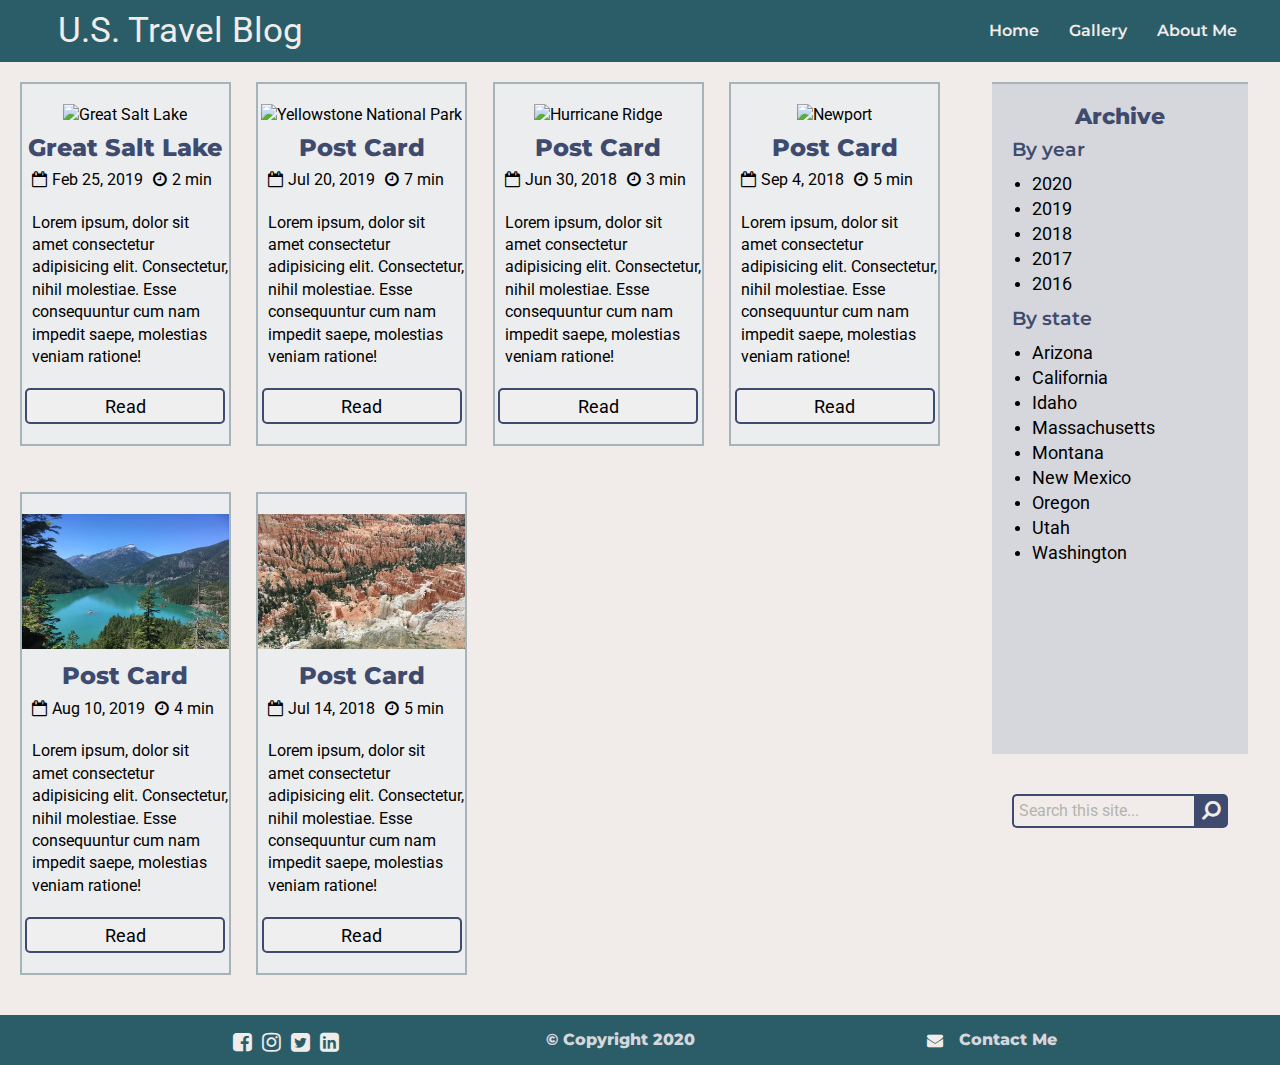
==== commit 2a55a318: "fix: links in navigation menu" ====
--- a/index.html
+++ b/index.html
@@ -4,7 +4,7 @@
 <head>
     <meta charset="UTF-8">
     <meta name="viewport" content="width=device-width, initial-scale=1.0">
-    <title>US Travel Blog</title>
+    <title>My Travel Blog</title>
     <link href="css/main.css" rel="stylesheet">
     <link href="https://cdnjs.cloudflare.com/ajax/libs/font-awesome/4.7.0/css/font-awesome.min.css" rel="stylesheet">
     <link href="https://fonts.googleapis.com/css?family=Montserrat|Roboto&display=swap" rel="stylesheet">
@@ -13,79 +13,79 @@
 <body>
     <div class="container">
         <header class="header">
-            <div id="site_name">US Travel Blog</div>
+            <div id="site-name">U.S. Travel Blog</div>
             <nav>
-                <ul class="nav_menu">
-                    <li a href="#">Blog</li>
-                    <li a href="#">Gallery</li>
-                    <li a href="#">About Me</li>
+                <ul class="nav-menu">
+                    <li><a href="#">Home</a></li>
+                    <li><a href="#">Gallery</a></li>
+                    <li><a href="#">About Me</a></li>
                 </ul>
             </nav>
         </header>
 
 
         <section class="content">
-            <div class="post_card">
-                <img src="img/great_salt_lake.jpg" alt="Great Salt Lake" class="post_card_image">
+            <div class="post-card">
+                <img src="img/great_salt_lake.jpg" alt="Great Salt Lake" class="post-card-image">
                 <h2>Great Salt Lake</h2>
-                <p><span class="fa fa-calendar-o"></span>Feb 25, 2019<span class="fa fa-clock-o"></span>5 min</p>
+                <p><span class="fa fa-calendar-o"></span>Feb 25, 2019<span class="fa fa-clock-o"></span>2 min</p>
                 <p>Lorem ipsum, dolor sit amet consectetur adipisicing elit. Consectetur, nihil molestiae. Esse
                     consequuntur cum nam impedit saepe, molestias veniam ratione!</p>
 
                 <form>
-                    <button class="read_button" formaction="#">Read</button>
+                    <button class="read-button" formaction="blog_post.html">Read</button>
                 </form>
             </div>
-            <div class="post_card">
-                <img src="img/yellowstone.jpg" alt="Yellowstone National Park" class="post_card_image">
+            <div class="post-card">
+                <img src="img/yellowstone.jpg" alt="Yellowstone National Park" class="post-card-image">
                 <h2>Post Card</h2>
                 <p><span class="fa fa-calendar-o"></span>Jul 20, 2019<span class="fa fa-clock-o"></span>7 min</p>
                 <p>Lorem ipsum, dolor sit amet consectetur adipisicing elit. Consectetur, nihil molestiae. Esse
                     consequuntur cum nam impedit saepe, molestias veniam ratione!</p>
                 <form>
-                    <button class="read_button" formaction="#">Read</button>
+                    <button class="read-button" formaction="#">Read</button>
                 </form>
             </div>
-            <div class="post_card">
-                <img src="img/hurricane_ridge.jpg" alt="Hurricane Ridge" class="post_card_image">
+            <div class="post-card">
+                <img src="img/hurricane_ridge.jpg" alt="Hurricane Ridge" class="post-card-image">
                 <h2>Post Card</h2>
                 <p><span class="fa fa-calendar-o"></span>Jun 30, 2018<span class="fa fa-clock-o"></span>3 min</p>
                 <p>Lorem ipsum, dolor sit amet consectetur adipisicing elit. Consectetur, nihil molestiae. Esse
                     consequuntur cum nam impedit saepe, molestias veniam ratione!</p>
                 <form>
-                    <button class="read_button" formaction="#">Read</button>
+                    <button class="read-button" formaction="#">Read</button>
                 </form>
             </div>
-            <div class="post_card">
-                <img src="img/newport.jpg" alt="Newport" class="post_card_image">
+            <div class="post-card">
+                <img src="img/newport.jpg" alt="Newport" class="post-card-image">
                 <h2>Post Card</h2>
                 <p><span class="fa fa-calendar-o"></span>Sep 4, 2018<span class="fa fa-clock-o"></span>5 min</p>
                 <p>Lorem ipsum, dolor sit amet consectetur adipisicing elit. Consectetur, nihil molestiae. Esse
                     consequuntur cum nam impedit saepe, molestias veniam ratione!</p>
                 <form>
-                    <button class="read_button" formaction="#">Read</button>
+                    <button class="read-button" formaction="#">Read</button>
                 </form>
             </div>
-            <div class="post_card">
-                <img src="img/north_cascades.jpg" alt="North Cascades" class="post_card_image">
+            <div class="post-card">
+                <img src="img/north_cascades.jpg" alt="North Cascades" class="post-card-image">
                 <h2>Post Card</h2>
                 <p><span class="fa fa-calendar-o"></span>Aug 10, 2019<span class="fa fa-clock-o"></span>4 min</p>
                 <p>Lorem ipsum, dolor sit amet consectetur adipisicing elit. Consectetur, nihil molestiae. Esse
                     consequuntur cum nam impedit saepe, molestias veniam ratione!</p>
 
                 <form>
-                    <button class="read_button" formaction="#">Read</button>
+                    <button class="read-button" formaction="#">Read</button>
                 </form>
             </div>
-            <div class="post_card">
-                <img src="img/bryce_canyon.jpg" alt="Bryce Canyon" class="post_card_image">
+            <div class="post-card">
+                <img src="img/bryce_canyon.jpg" alt="Bryce Canyon" class="post-card-image">
                 <h2>Post Card</h2>
                 <p><span class="fa fa-calendar-o"></span>Jul 14, 2018<span class="fa fa-clock-o"></span>5 min</p>
                 <p>Lorem ipsum, dolor sit amet consectetur adipisicing elit. Consectetur, nihil molestiae. Esse
                     consequuntur cum nam impedit saepe, molestias veniam ratione!</p>
 
                 <form>
-                    <button class="read_button" formaction="#">Read</button>
+                    <button class="read-button" formaction="#">Read</button>
                 </form>
             </div>
         </section>
@@ -116,10 +116,10 @@
             </div>
         </aside>
 
-        <aside class="search_area">
-            <div class="search_bar">
-                <input type="text" class="search_input" placeholder="Search this site...">
-                <button type="submit" class="search_button">
+        <aside class="search-area">
+            <div class="search-bar">
+                <input type="text" class="search-input" placeholder="Search this site...">
+                <button type="submit" class="search-button">
                     <span class="fa fa-search fa-rotate-90"></span>
                 </button>
             </div>
@@ -127,7 +127,7 @@
 
         <footer class="footer">
             <div>
-                <ul class="social_menu">
+                <ul class="social-menu">
                     <li><a href="#" class="fa fa-facebook-square"></a></li>
                     <li><a href="#" class="fa fa-instagram"></a></li>
                     <li><a href="#" class="fa fa-twitter-square"></a></li>
@@ -135,7 +135,7 @@
                 </ul>
             </div>
             <div>&copy; Copyright 2020</div>
-            <div class="contact_me">
+            <div class="contact-me">
                 <a href="#" class="fa fa-envelope"></a>Contact Me</div>
         </footer>
     </div>
--- a/css/main.css
+++ b/css/main.css
@@ -18,6 +18,10 @@
 #cab7ab brown-grey
 */
 
+@import "post_card.css";
+@import "blog_post.css";
+@import "search.css";
+
 /* mobile */
 
 * {
@@ -46,7 +50,6 @@
     color: #3f4b6e;
     font-weight: 800;
 }
-
 
 .container {
     width: 100%;
@@ -63,6 +66,11 @@
       "ft";
 }
 
+.blog-post {
+    grid-area: main;
+    text-align: justify;
+    padding-left: 50px;
+}
 .header {
     grid-area: hd;
     background-color: #2a5d68;
@@ -80,6 +88,7 @@
     grid-gap: 2vw;
     justify-items: center;
 }
+
 .sidebar {
     grid-area: sd;
     background-color: #d6d7dc;
@@ -92,7 +101,7 @@
 
 }
 
-.search_area {
+.search-area {
     width: 80%;
     justify-self: center;
     grid-area: se;
@@ -114,102 +123,48 @@
     padding: 10px 0 10px 0;
 }
 
-#site_name {
+#site-name {
     color: #f1ece9;
     font-size: 35px;
     padding: 20px 0 20px 20px;
 
 }
-.nav_menu {
+.nav-menu {
     list-style: none;
     display: flex;
     padding-left: 20px;
 }
 
-.nav_menu li {
+.nav-menu a {
     font-family: 'Montserrat', sans-serif;
     color: #f1ece9;
+    text-decoration: none;
     font-weight: 600;
     padding-left: 20px;
-    /* margin-left: 30px; */
     padding: 5px;
 }
 
-.nav_menu li:nth-child(2),
-.nav_menu li:nth-child(3) {
+.nav-menu li:nth-child(2),
+.nav-menu li:nth-child(3) {
     margin-left: 20px;
 }
 
-.nav_menu li:hover {
+.nav-menu a:hover {
     background-color: #f1ece9;
+    font-weight: 700;
     color: #2a5d68;
     cursor: pointer;
 }
 
-/* post cards */
-
-.content > div {
-    border: 2px solid #a5b4b9;
-    margin-bottom: 20px;
-}
-
-.post_card {
-    background-color: #ebedef;
-    max-width: 250px;
-    text-align: center;
-    padding-bottom: 20px;
-}
-
-.post_card p {
-    padding: 0 0 20px 10px;
-    text-align: left;
-}
-
-.post_card_image {
-    width: 100%;
-    height: auto;
-}
-
-.post_card h2 {
-    font-size: 1.5em;
-    padding: 10px 0 10px 0;
-}
-
-.fa-calendar-o {
-    padding-right: 5px;
-}
-
-.fa-clock-o {
-    padding-right: 5px;
-    padding-left: 10px;
-}
-
-.read_button {
-    font-family: 'Roboto', sans-serif;
-    font-size: 18px;
-    border: 2px solid #3f4b6e;
-    border-radius: 5px;
-    width: 200px;
-    height: 2em;
-}
-
-.read_button:hover {
-    background-color: #3f4b6e;
-    color: #ebedef;
-    cursor: pointer;
-    font-weight: 700;
-}
-
-
 /* footer */
-.social_menu {
+.social-menu {
     width: 100px;
     display: flex;
     justify-content: space-evenly;
     padding-top: 5px;
 }
 
-.social_menu li{
+.social-menu li{
     font-size: 22px;
     list-style: none;
 }
@@ -227,7 +182,7 @@
     margin-left: 10px;
 }
 
-.contact_me {
+.contact-me {
     width: 140px;
     display: flex;
     align-items: center;
@@ -235,7 +190,6 @@
 }
 
 /*sidebar*/
-
 .sidebar a {
     font-size: 1.1em;
     color: black;
@@ -263,54 +217,6 @@
 .sidebar ul {
     padding-left: 20px;
 }
-
-/* search */
-.search_bar {
-    margin: 20px;
-    display: flex;
-}
-
-.search_input {
-    font-family: 'Roboto', sans-serif;
-    font-size: medium;
-    width: 100%;
-    border: 2px solid #3f4b6e;
-    border-right: none;
-    padding: 5px;
-    height: 34px;
-    border-radius: 5px 0 0 5px;
-    background-color: #f1ece9;
-    color: black;
-    outline: none;
-}
-
-.search_input::placeholder{
-    color: #b4b4af;
-    font-family: 'Roboto', sans-serif;
-    font-size: medium;
-}
-
-.search_input:focus {
-    background: #d6d7dc;
-}
-
-.search_button {
-    width: 40px;
-    height: 34px;
-    border: 2px solid #3f4b6e;
-    background: #3f4b6e;
-    text-align: center;
-    color: #f1ece9;
-    border-radius: 0 5px 5px 0;
-    cursor: pointer;
-    font-size: 20px;
-    outline: none;
-  }
-
-  .search_button:hover {
-    color: #d6d7dc;
-  }
-
 
  /* small desktops*/
 @media (min-width: 550px) and (max-width: 768px) { 
@@ -333,7 +239,7 @@
         padding-right: 3%;
     }
 
-    .search_area {
+    .search-area {
         width: 80%;
         justify-self: center;
     }
@@ -411,19 +317,19 @@
         align-items: center;
     }
 
-    .social_menu {
+    .social-menu {
         width: 100px;
         display: flex;
         justify-content: space-evenly;
     }
     
 
-    .social_menu li{
+    .social-menu li{
         font-size: 22px;
         list-style: none;
     }
 
-    .post_card_image {
+    .post-card-image {
         width: 100%;
         height: 155px;
     }
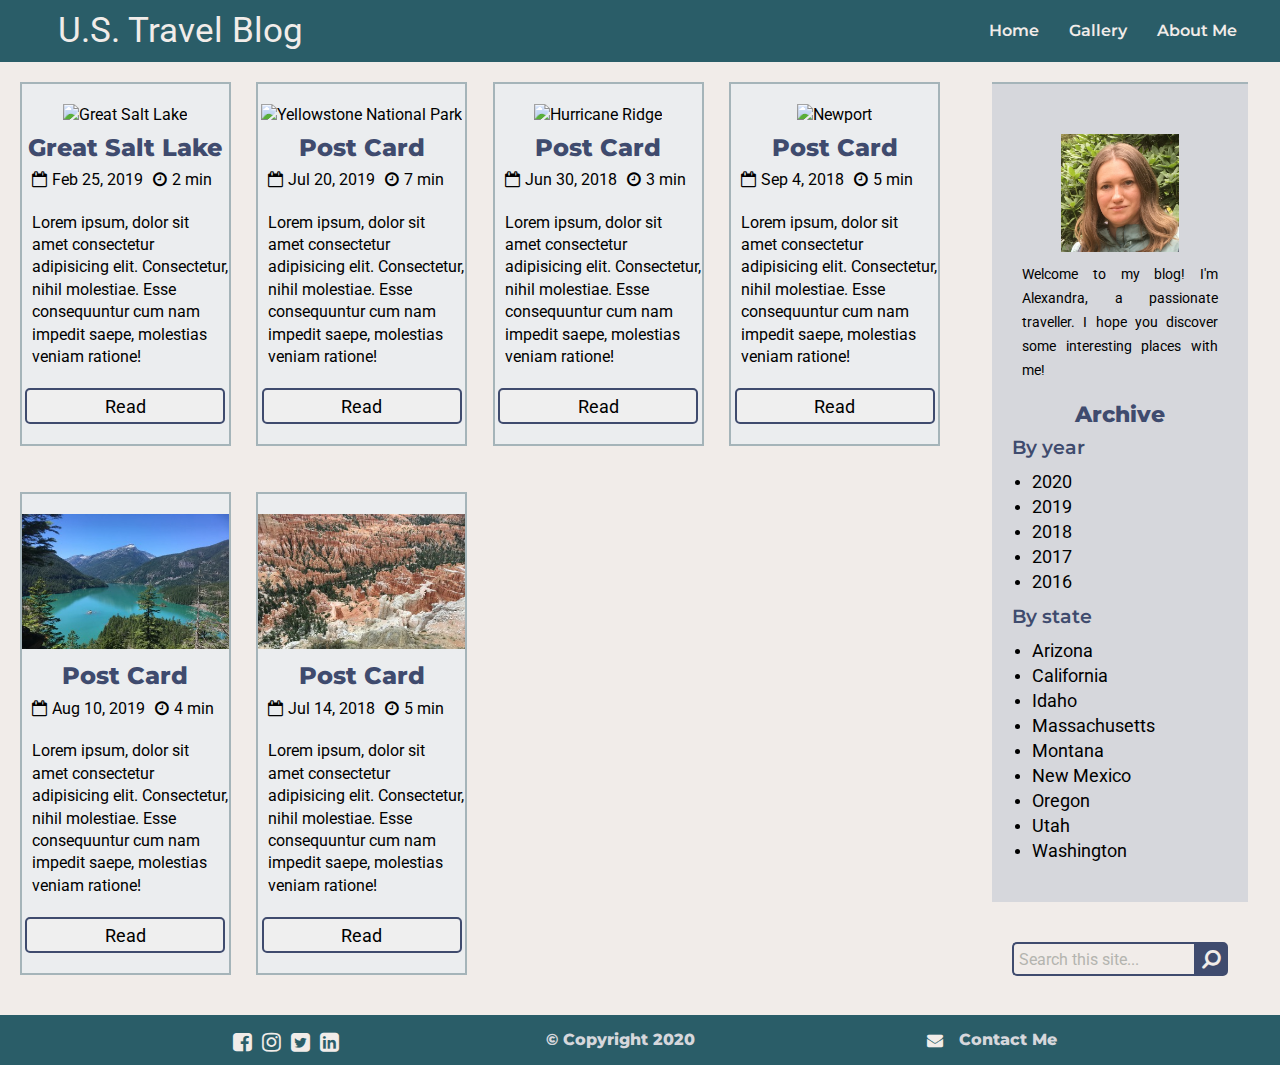
==== commit 1e87f748: "feat: add blog author info card" ====
--- a/index.html
+++ b/index.html
@@ -91,6 +91,12 @@
         </section>
 
         <aside class="sidebar">
+            <div class="author-info">
+                <img src="img/blog-author-min.jpg" alt="blog-author">
+                <p class="author">Welcome to my blog! I'm Alexandra, a passionate traveller. I hope you discover some
+                    interesting places
+                    with me!</p>
+            </div>
             <div>
                 <h2>Archive</h2>
                 <h3>By year</h3>
--- a/css/main.css
+++ b/css/main.css
@@ -1,22 +1,14 @@
 /* Colors to use
-#686573 dark
-#71879a blue
-#b1c5d4 blue grey
 #d6d7dc light grey
-#d8b9aa beige
-
 #3f4b6e dark blue
-#2a5d68 dark turquos
-#164f55 dark turquos II
-#7fb9c2 light turquose
-#7dbbb9 turquose
-#d8d3d0 light light beige
-#e7f0ed almost white
-
-#770f10 bordo
-#d44a1e orange
-#cab7ab brown-grey
-*/
+#2a5d68 dark turquoise
+#7fb9c2 turquoise
+#d8d3d0 light turquoise
+#d8d3d0 beige
+#ebedef light blue
+##f1ece9 almost white (for bg)
+*/ 
+
 
 @import "post_card.css";
 @import "blog_post.css";
@@ -69,7 +61,9 @@
 .blog-post {
     grid-area: main;
     text-align: justify;
-    padding-left: 50px;
+    padding-left: 30px;
+    padding-right: 30px;
+
 }
 .header {
     grid-area: hd;
@@ -100,6 +94,24 @@
     justify-self: center;
 
 }
+
+
+.author-info {
+    width: 100%;
+    display: flex;
+    flex-direction: column;
+    justify-items: center;
+    padding-left: 10px;
+    padding-right: 10px;
+    padding-bottom: 20px;
+}
+
+.author {
+    padding-top: 10px;
+    font-size: 0.8em;
+    text-align: center;
+}
+
 
 .search-area {
     width: 80%;
